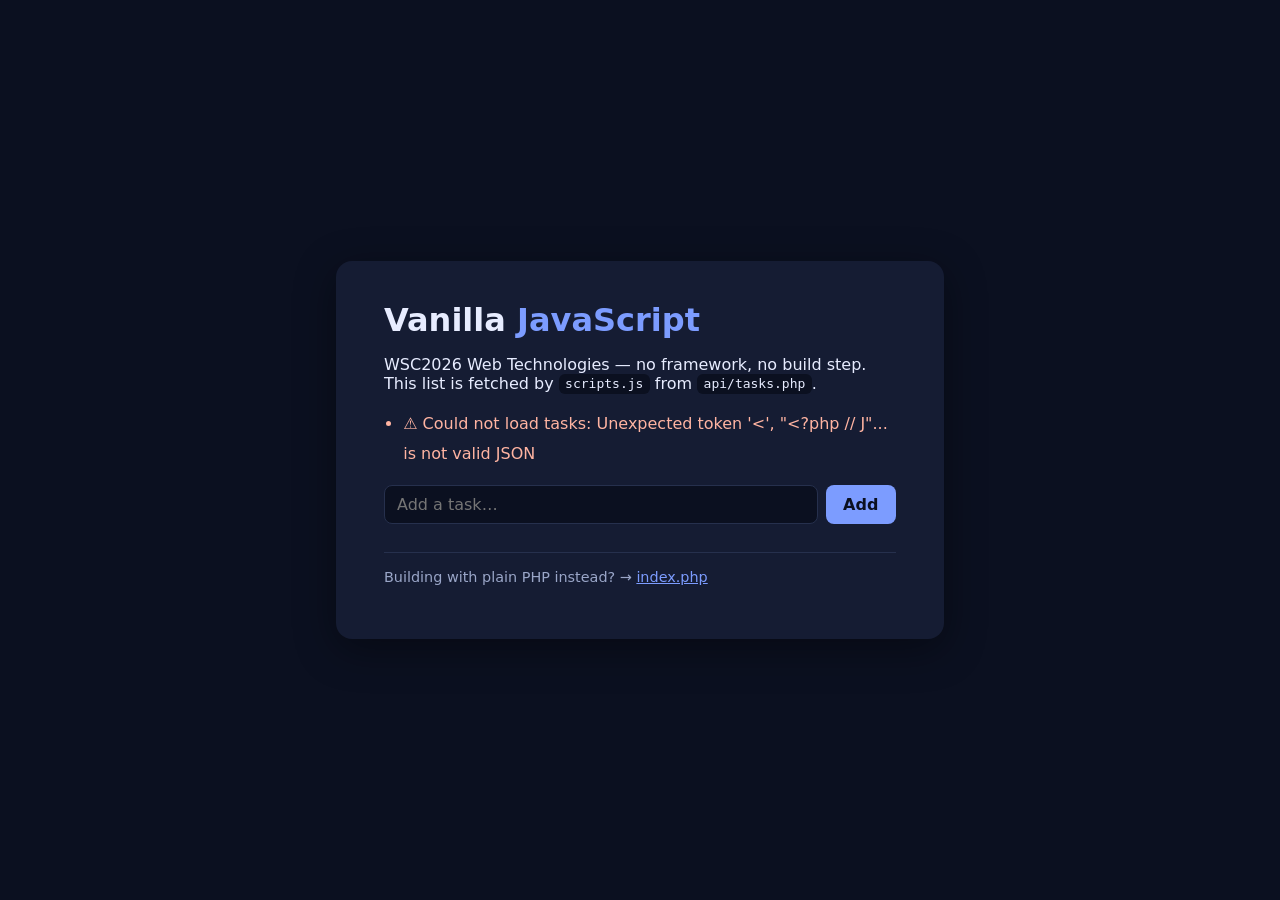
==== index.html @ e18f91ca "feat: vanilla PHP + JavaScript starter app Based on skill17/frameworks/vanilla-base, whose starter f" ====
<!doctype html>
<!-- Vanilla JavaScript entry point — start here for a JS project.
     The markup below is static; scripts.js fills in the task list at runtime. -->
<html lang="en">
<head>
  <meta charset="utf-8">
  <meta name="viewport" content="width=device-width, initial-scale=1">
  <title>WSC2026 · Vanilla JavaScript</title>
  <link rel="stylesheet" href="styles.css">
</head>
<body>
  <main class="card">
    <h1>Vanilla <span class="v">JavaScript</span></h1>
    <p>WSC2026 Web Technologies — no framework, no build step. This list is fetched by
      <code>scripts.js</code> from <code>api/tasks.php</code>.</p>

    <ul id="tasks"><li>Loading…</li></ul>

    <form id="add-task">
      <input id="title" type="text" placeholder="Add a task…" required>
      <button type="submit">Add</button>
    </form>

    <p class="alt">Building with plain PHP instead? → <a href="index.php">index.php</a></p>
  </main>

  <script src="scripts.js"></script>
</body>
</html>
---- styles.css ----
/* Shared by index.php and index.html. Plain CSS — no preprocessor, no framework. */

:root { color-scheme: dark; }

body {
  font-family: system-ui, sans-serif;
  margin: 0;
  min-height: 100vh;
  display: grid;
  place-items: center;
  background: #0b1020;
  color: #e7ecff;
}

.card {
  background: #151c33;
  padding: 2.5rem 3rem;
  border-radius: 16px;
  box-shadow: 0 10px 40px rgba(0, 0, 0, .4);
  max-width: 32rem;
}

h1 { margin: 0 0 .25rem; }
.v { color: #7c9cff; font-weight: 600; }

ul { line-height: 1.9; padding-left: 1.2rem; }

code {
  background: #0b1020;
  padding: .15rem .4rem;
  border-radius: 6px;
}

.warn { color: #ffb4a2; }

.alt {
  margin-top: 1.75rem;
  padding-top: 1rem;
  border-top: 1px solid #26304d;
  font-size: .9rem;
  color: #9aa6c8;
}

.alt a { color: #7c9cff; }

form { display: flex; gap: .5rem; margin-top: 1rem; }

input {
  flex: 1;
  font: inherit;
  padding: .55rem .75rem;
  border-radius: 8px;
  border: 1px solid #26304d;
  background: #0b1020;
  color: inherit;
}

button {
  font: inherit;
  font-weight: 600;
  padding: .55rem 1.1rem;
  border-radius: 8px;
  border: 0;
  background: #7c9cff;
  color: #0b1020;
  cursor: pointer;
}
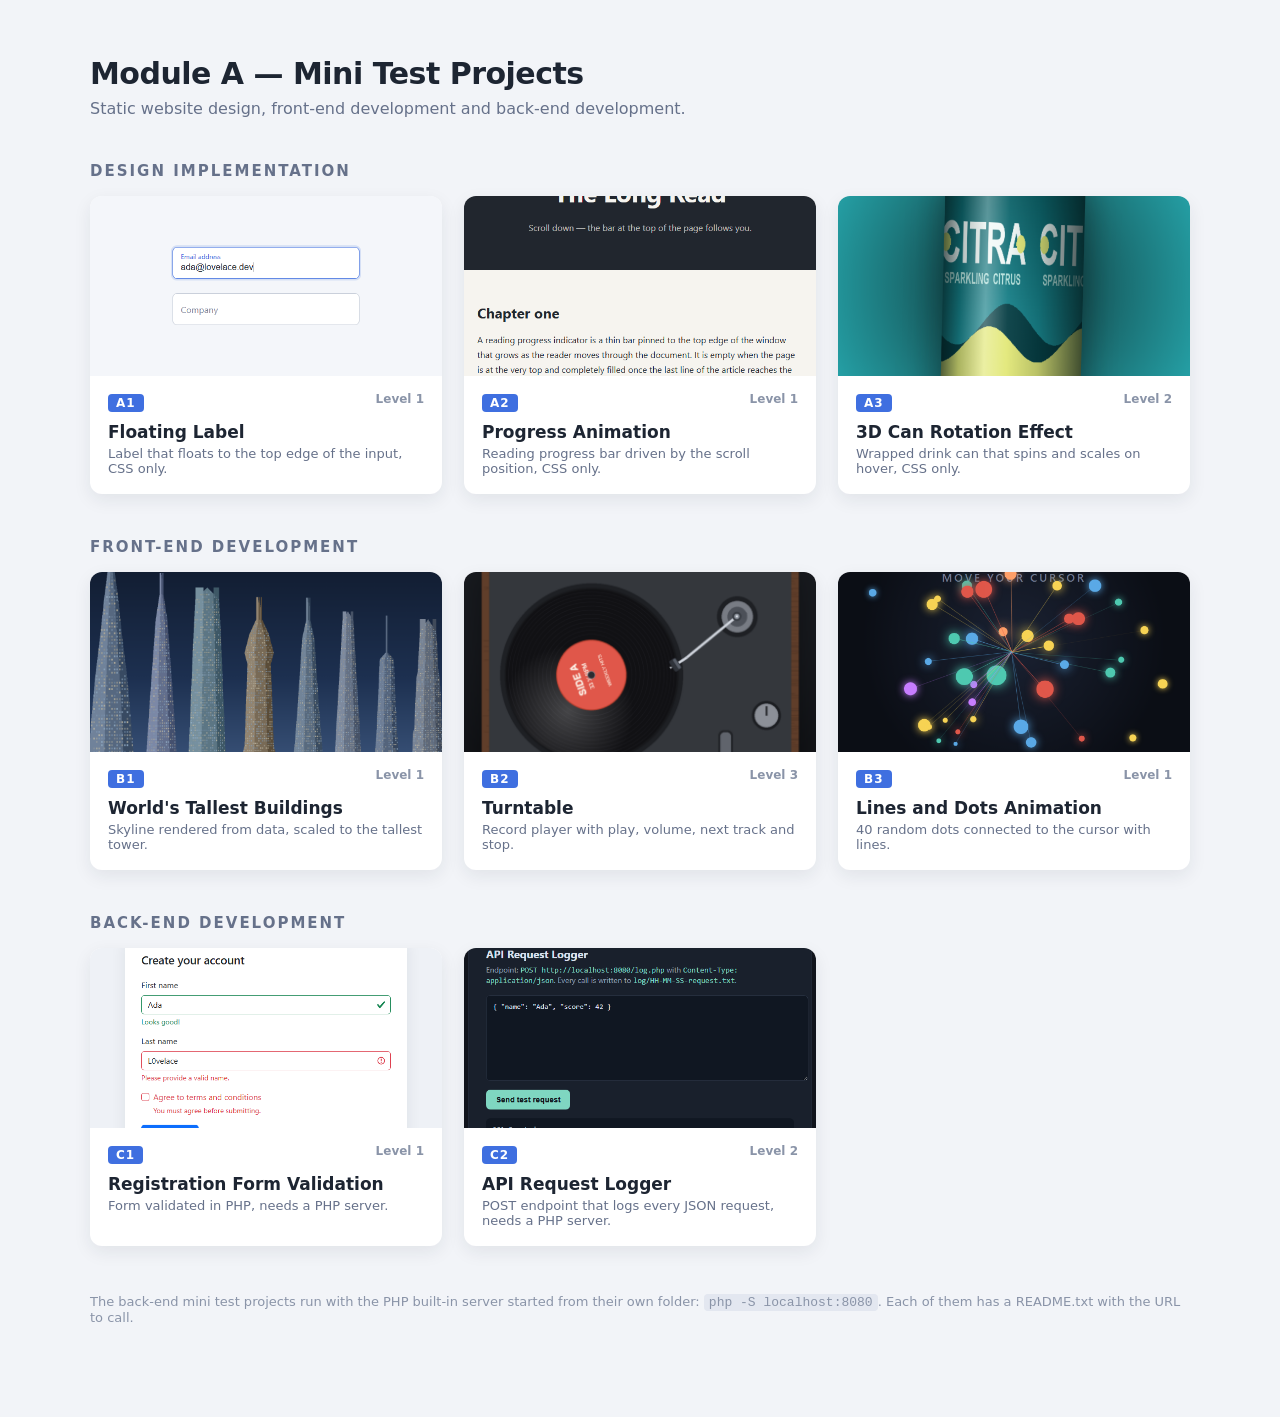
==== commit 57991f35: "Add the index page linking every mini test project The overview page shows a thumbnail and a title f" ====
--- a/index.html
+++ b/index.html
@@ -1,29 +1,222 @@
 <!doctype html>
-<!-- Vanilla JavaScript entry point — start here for a JS project.
-     The markup below is static; scripts.js fills in the task list at runtime. -->
 <html lang="en">
 <head>
   <meta charset="utf-8">
   <meta name="viewport" content="width=device-width, initial-scale=1">
-  <title>WSC2026 · Vanilla JavaScript</title>
-  <link rel="stylesheet" href="styles.css">
+  <title>Module A — Mini Test Projects</title>
+  <style>
+    * {
+      box-sizing: border-box;
+    }
+
+    body {
+      margin: 0;
+      padding: 56px 24px 80px;
+      font-family: "Segoe UI", system-ui, sans-serif;
+      color: #1d2532;
+      background: #f2f4f8;
+    }
+
+    header {
+      max-width: 1100px;
+      margin: 0 auto 40px;
+    }
+
+    h1 {
+      margin: 0 0 8px;
+      font-size: 30px;
+      letter-spacing: -0.5px;
+    }
+
+    header p {
+      margin: 0;
+      color: #66718a;
+    }
+
+    h2 {
+      max-width: 1100px;
+      margin: 44px auto 16px;
+      font-size: 15px;
+      font-weight: 600;
+      letter-spacing: 2px;
+      text-transform: uppercase;
+      color: #66718a;
+    }
+
+    .grid {
+      max-width: 1100px;
+      margin: 0 auto;
+      display: grid;
+      grid-template-columns: repeat(auto-fill, minmax(300px, 1fr));
+      gap: 22px;
+    }
+
+    .card {
+      display: block;
+      text-decoration: none;
+      color: inherit;
+      background: #fff;
+      border-radius: 12px;
+      overflow: hidden;
+      box-shadow: 0 6px 18px rgba(29, 37, 50, 0.08);
+      transition: transform 0.15s ease, box-shadow 0.15s ease;
+    }
+
+    .card:hover {
+      transform: translateY(-3px);
+      box-shadow: 0 12px 26px rgba(29, 37, 50, 0.16);
+    }
+
+    .card img {
+      display: block;
+      width: 100%;
+      height: 180px;
+      object-fit: cover;
+      object-position: center;
+      background: #dde2ec;
+    }
+
+    .card__body {
+      padding: 16px 18px 18px;
+    }
+
+    .card__id {
+      display: inline-block;
+      padding: 2px 8px;
+      font-size: 12px;
+      font-weight: 700;
+      letter-spacing: 1px;
+      color: #fff;
+      background: #3f6fe0;
+      border-radius: 4px;
+    }
+
+    .card__level {
+      float: right;
+      font-size: 12px;
+      font-weight: 600;
+      color: #8a94a8;
+    }
+
+    .card__title {
+      margin: 10px 0 4px;
+      font-size: 17px;
+      font-weight: 600;
+    }
+
+    .card__note {
+      margin: 0;
+      font-size: 13px;
+      color: #66718a;
+    }
+
+    footer {
+      max-width: 1100px;
+      margin: 48px auto 0;
+      font-size: 13px;
+      color: #8a94a8;
+    }
+
+    code {
+      padding: 1px 5px;
+      background: #e3e7f0;
+      border-radius: 4px;
+    }
+  </style>
 </head>
 <body>
-  <main class="card">
-    <h1>Vanilla <span class="v">JavaScript</span></h1>
-    <p>WSC2026 Web Technologies — no framework, no build step. This list is fetched by
-      <code>scripts.js</code> from <code>api/tasks.php</code>.</p>
-
-    <ul id="tasks"><li>Loading…</li></ul>
-
-    <form id="add-task">
-      <input id="title" type="text" placeholder="Add a task…" required>
-      <button type="submit">Add</button>
-    </form>
-
-    <p class="alt">Building with plain PHP instead? → <a href="index.php">index.php</a></p>
-  </main>
-
-  <script src="scripts.js"></script>
+
+  <header>
+    <h1>Module A — Mini Test Projects</h1>
+    <p>Static website design, front-end development and back-end development.</p>
+  </header>
+
+  <h2>Design implementation</h2>
+  <div class="grid">
+    <a class="card" href="A1/index.html">
+      <img src="thumbnails/A1.png" alt="A1 — Floating Label">
+      <div class="card__body">
+        <span class="card__id">A1</span><span class="card__level">Level 1</span>
+        <p class="card__title">Floating Label</p>
+        <p class="card__note">Label that floats to the top edge of the input, CSS only.</p>
+      </div>
+    </a>
+
+    <a class="card" href="A2/index.html">
+      <img src="thumbnails/A2.png" alt="A2 — Progress Animation">
+      <div class="card__body">
+        <span class="card__id">A2</span><span class="card__level">Level 1</span>
+        <p class="card__title">Progress Animation</p>
+        <p class="card__note">Reading progress bar driven by the scroll position, CSS only.</p>
+      </div>
+    </a>
+
+    <a class="card" href="A3/index.html">
+      <img src="thumbnails/A3.png" alt="A3 — 3D Can Rotation Effect">
+      <div class="card__body">
+        <span class="card__id">A3</span><span class="card__level">Level 2</span>
+        <p class="card__title">3D Can Rotation Effect</p>
+        <p class="card__note">Wrapped drink can that spins and scales on hover, CSS only.</p>
+      </div>
+    </a>
+  </div>
+
+  <h2>Front-end development</h2>
+  <div class="grid">
+    <a class="card" href="B1/index.html">
+      <img src="thumbnails/B1.png" alt="B1 — World's Tallest Buildings">
+      <div class="card__body">
+        <span class="card__id">B1</span><span class="card__level">Level 1</span>
+        <p class="card__title">World's Tallest Buildings</p>
+        <p class="card__note">Skyline rendered from data, scaled to the tallest tower.</p>
+      </div>
+    </a>
+
+    <a class="card" href="B2/index.html">
+      <img src="thumbnails/B2.png" alt="B2 — Turntable">
+      <div class="card__body">
+        <span class="card__id">B2</span><span class="card__level">Level 3</span>
+        <p class="card__title">Turntable</p>
+        <p class="card__note">Record player with play, volume, next track and stop.</p>
+      </div>
+    </a>
+
+    <a class="card" href="B3/index.html">
+      <img src="thumbnails/B3.png" alt="B3 — Lines and Dots Animation">
+      <div class="card__body">
+        <span class="card__id">B3</span><span class="card__level">Level 1</span>
+        <p class="card__title">Lines and Dots Animation</p>
+        <p class="card__note">40 random dots connected to the cursor with lines.</p>
+      </div>
+    </a>
+  </div>
+
+  <h2>Back-end development</h2>
+  <div class="grid">
+    <a class="card" href="C1/index.php">
+      <img src="thumbnails/C1.png" alt="C1 — Registration Form Validation">
+      <div class="card__body">
+        <span class="card__id">C1</span><span class="card__level">Level 1</span>
+        <p class="card__title">Registration Form Validation</p>
+        <p class="card__note">Form validated in PHP, needs a PHP server.</p>
+      </div>
+    </a>
+
+    <a class="card" href="C2/index.html">
+      <img src="thumbnails/C2.png" alt="C2 — API Request Logger">
+      <div class="card__body">
+        <span class="card__id">C2</span><span class="card__level">Level 2</span>
+        <p class="card__title">API Request Logger</p>
+        <p class="card__note">POST endpoint that logs every JSON request, needs a PHP server.</p>
+      </div>
+    </a>
+  </div>
+
+  <footer>
+    <p>The back-end mini test projects run with the PHP built-in server started from their
+      own folder: <code>php -S localhost:8080</code>. Each of them has a README.txt with the
+      URL to call.</p>
+  </footer>
+
 </body>
 </html>
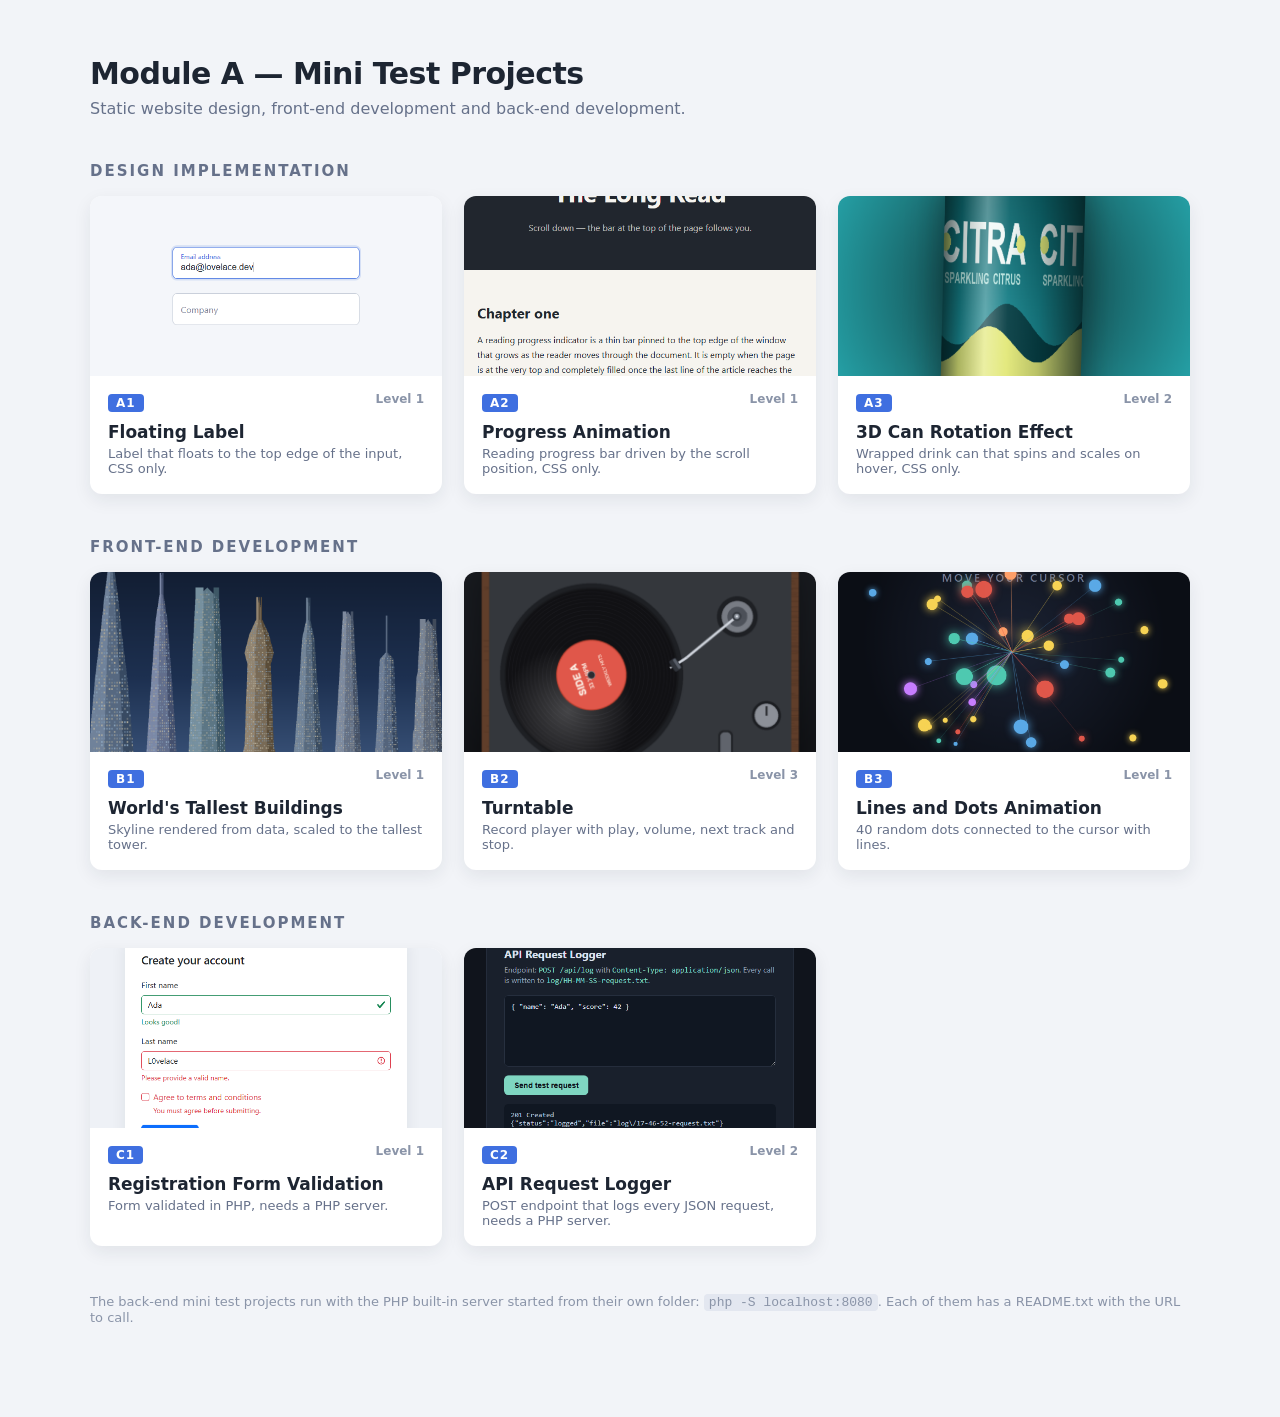
==== commit 6cbd8f28: "C2: serve the logger from index.php on a clean URL The endpoint is POST /api/log instead of /log.php" ====
--- a/index.html
+++ b/index.html
@@ -202,7 +202,7 @@
       </div>
     </a>
 
-    <a class="card" href="C2/index.html">
+    <a class="card" href="C2/">
       <img src="thumbnails/C2.png" alt="C2 — API Request Logger">
       <div class="card__body">
         <span class="card__id">C2</span><span class="card__level">Level 2</span>
